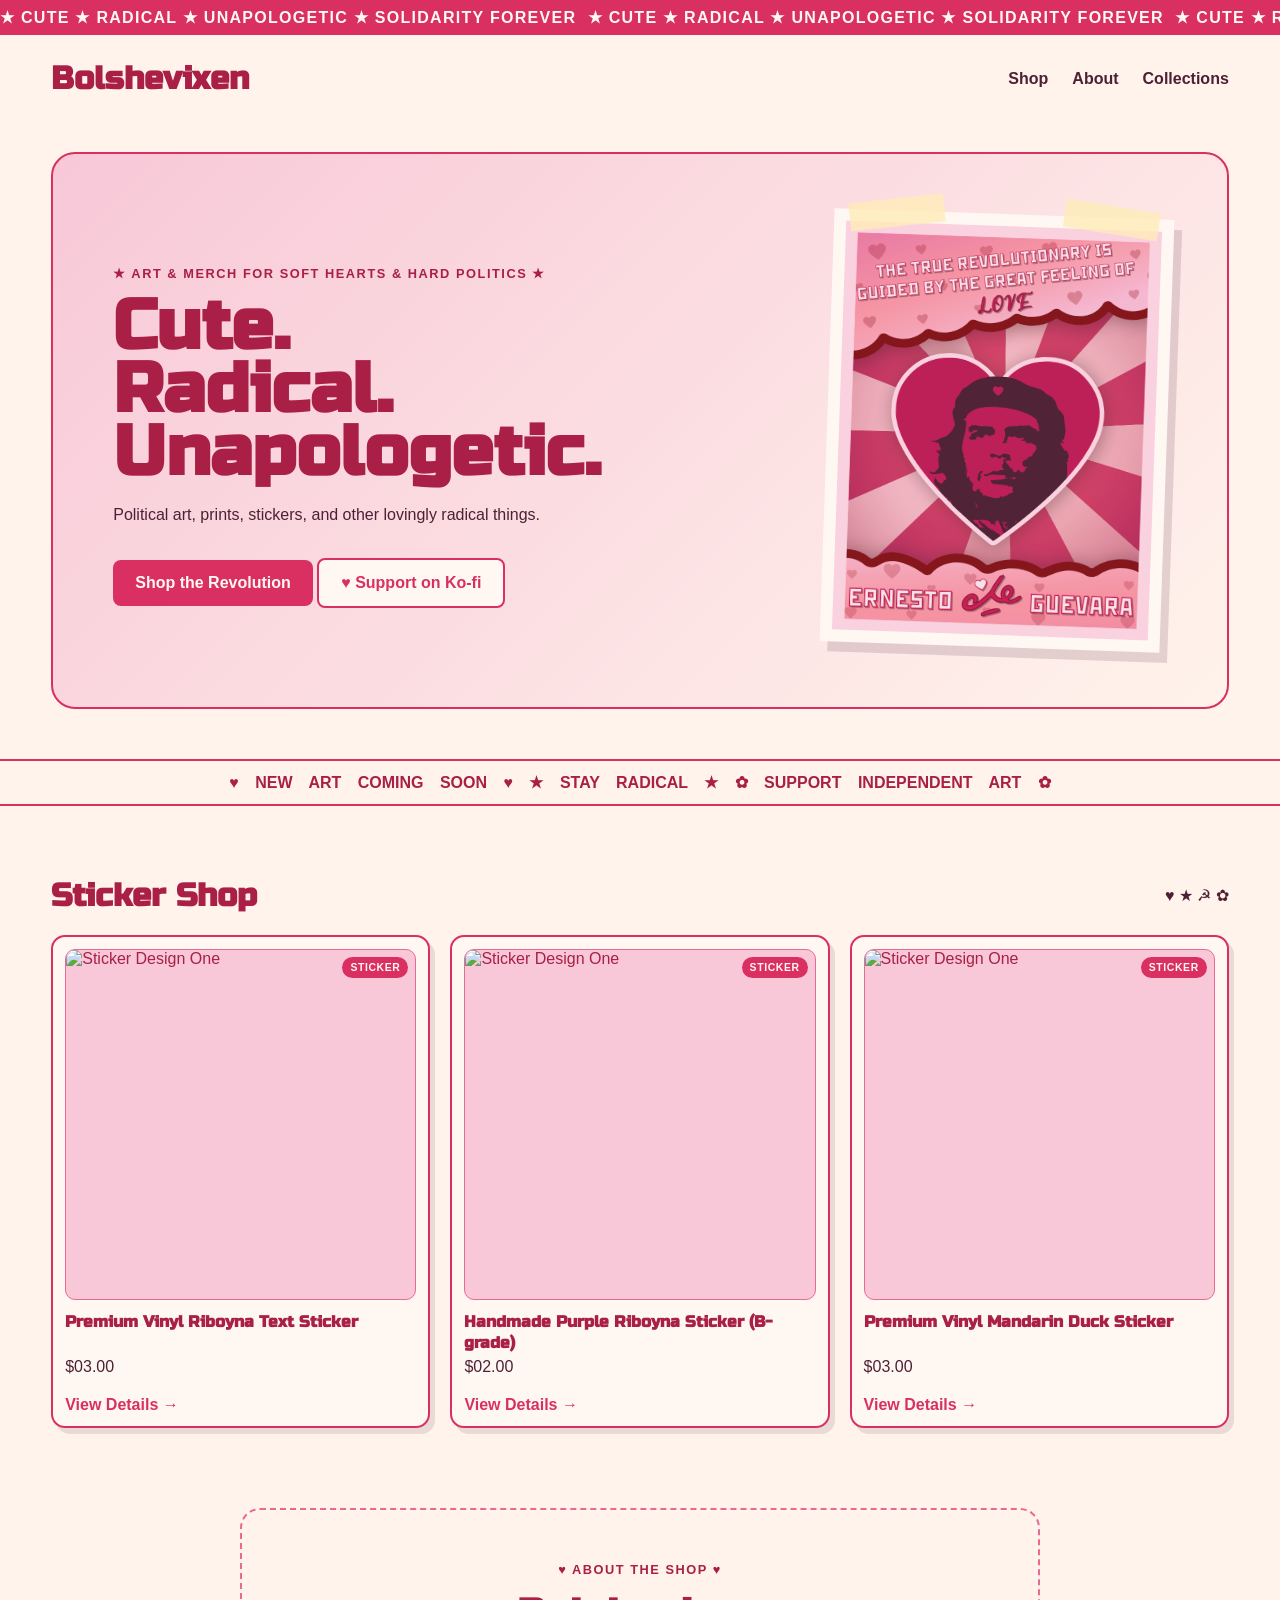
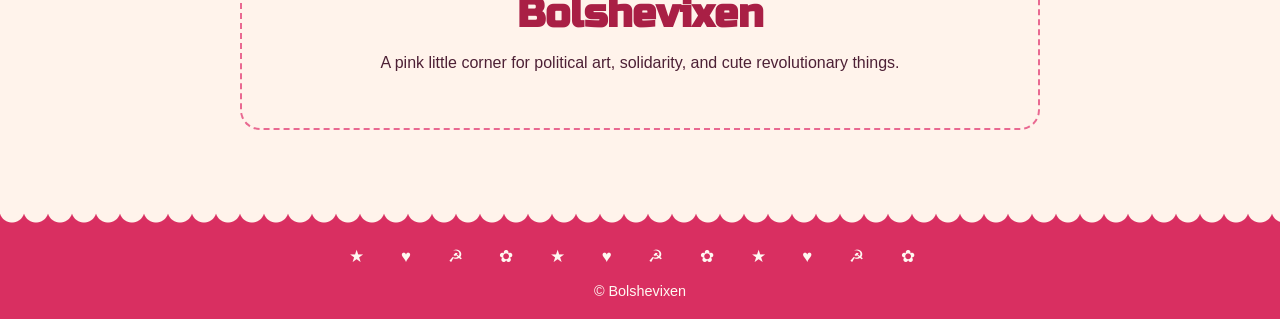
==== index.html @ 7d7548bb "Add files via upload" ====
<!DOCTYPE html>
<html lang="en">

<head>
    <meta charset="UTF-8">
    <meta name="viewport" content="width=device-width, initial-scale=1.0">

    <title>Bolshevixen</title>

    <link rel="stylesheet" href="style.css">

    <link rel="preconnect" href="https://fonts.googleapis.com">
    <link rel="preconnect" href="https://fonts.gstatic.com" crossorigin>
    <link href="https://fonts.googleapis.com/css2?family=Russo+One&display=swap" rel="stylesheet">
</head>

<body>

    <!-- MARQUEE -->
    <div class="marquee">
        <div class="marquee-track">

            <div class="marquee-group">
                <span>★ CUTE ★ RADICAL ★ UNAPOLOGETIC ★ SOLIDARITY FOREVER&nbsp;&nbsp;</span>
                <span>★ CUTE ★ RADICAL ★ UNAPOLOGETIC ★ SOLIDARITY FOREVER&nbsp;&nbsp;</span>
                <span>★ CUTE ★ RADICAL ★ UNAPOLOGETIC ★ SOLIDARITY FOREVER&nbsp;&nbsp;</span>
            </div>

            <div class="marquee-group" aria-hidden="true">
                <span>★ CUTE ★ RADICAL ★ UNAPOLOGETIC ★ SOLIDARITY FOREVER&nbsp;&nbsp;</span>
                <span>★ CUTE ★ RADICAL ★ UNAPOLOGETIC ★ SOLIDARITY FOREVER&nbsp;&nbsp;</span>
                <span>★ CUTE ★ RADICAL ★ UNAPOLOGETIC ★ SOLIDARITY FOREVER&nbsp;&nbsp;</span>
            </div>

        </div>
    </div>

    <!-- HEADER -->
    <header class="site-header">
        <a href="#" class="logo">Bolshevixen</a>

        <nav class="main-nav">
            <a href="#shop">Shop</a>
            <a href="#about">About</a>
            <a href="#collections">Collections</a>
        </nav>
    </header>

    <!-- HERO -->
    <main>

        <section class="hero">

            <div class="hero-copy">
                <p class="eyebrow">
                    ★ art & merch for soft hearts & hard politics ★
                </p>

                <h1>
                    Cute.<br>
                    Radical.<br>
                    Unapologetic.
                </h1>

                <p class="hero-text">
                    Political art, prints, stickers, and other
                    lovingly radical things.
                </p>

                <a href="#shop" class="primary-button">
                    Shop the Revolution
                </a>
                <a href="https://ko-fi.com/bolshevixen" class="kofi-button" target="_blank" rel="noopener noreferrer">
                    ♥ Support on Ko-fi
                </a>
            </div>

            <div class="hero-art">
                <div class="tape tape-left"></div>
                <div class="tape tape-right"></div>

                <img src="assets/featured-art.jpg" alt="Featured Bolshevixen artwork">
            </div>

        </section>

        <!-- ANNOUNCEMENT -->
        <div class="announcement">
            ♥ NEW ART COMING SOON ♥
            ★ STAY RADICAL ★
            ✿ SUPPORT INDEPENDENT ART ✿
        </div>

        <!-- PLACEHOLDER SHOP -->
        <section class="shop-section" id="shop">

            <div class="section-heading">
                <h2>Sticker Shop</h2>
                <span>♥ ★ ☭ ✿</span>
            </div>

            <div class="product-grid">

                <a href="sticker-1.html" class="product-card">

                    <span class="product-badge">
                        sticker
                    </span>

                    <div class="product-image">
                        <img src="assets/sticker-1-1.jpg" alt="Sticker Design One">
                    </div>

                    <h3>Premium Vinyl Riboyna Text Sticker</h3>
                    <p>$03.00</p>

                    <span class="product-link">
                        View Details →
                    </span>

                </a>


                <a href="sticker-2.html" class="product-card">


                    <span class="product-badge">
                        sticker
                    </span>

                    <div class="product-image">
                        <img src="assets/sticker-2-1.jpg" alt="Sticker Design One">
                    </div>

                    <h3>Handmade Purple Riboyna Sticker (B-grade)</h3>
                    <p>$02.00</p>

                    <span class="product-link">
                        View Details →
                    </span>

                </a>


                <a href="sticker-3.html" class="product-card">


                    <span class="product-badge">
                        sticker
                    </span>

                    <div class="product-image">
                        <img src="assets/sticker-3-1.jpg" alt="Sticker Design One">
                    </div>

                    <h3>Premium Vinyl Mandarin Duck Sticker</h3>
                    <p>$03.00</p>

                    <span class="product-link">
                        View Details →
                    </span>
                </a>

            </div>

        </section>

        <!-- ABOUT -->
        <section class="about-section" id="about">
            <p class="eyebrow">♥ ABOUT THE SHOP ♥</p>

            <h2>Bolshevixen</h2>

            <p>
                A pink little corner for political art,
                solidarity, and cute revolutionary things.
            </p>
        </section>

    </main>

    <div class="scallop-divider" aria-hidden="true"></div>

    <footer>
        <div class="symbol-strip" aria-hidden="true">
            ★ ♥ ☭ ✿ ★ ♥ ☭ ✿ ★ ♥ ☭ ✿
        </div>

        <p>© Bolshevixen</p>
    </footer>

    <script src="script.js"></script>

</body>

</html>
---- style.css ----
* {
  box-sizing: border-box;
}

html {
  scroll-behavior: smooth;
}

body {
  position: relative;
  margin: 0;
  background: #fff3eb;
  color: #4d2035;
  font-family: Arial, sans-serif;
}


/* =========================
   MARQUEE
========================= */
/* =========================
   MARQUEE
========================= */

.marquee {
  width: 100%;
  overflow: hidden;

  background: #d92f61;
  color: #fff8f2;

  padding: 8px 0;

  white-space: nowrap;
}

.marquee-track {
  display: flex;
  width: max-content;

  animation: marqueeScroll 18s linear infinite;
}

.marquee-group {
  display: flex;
  flex-shrink: 0;
}

.marquee-group span {
  flex-shrink: 0;

  font-weight: bold;
  letter-spacing: .08em;
}

@keyframes marqueeScroll {
  from {
    transform: translateX(0);
  }

  to {
    transform: translateX(-50%);
  }
}


/* =========================
   HEADER
========================= */

.site-header {
  display: flex;
  justify-content: space-between;
  align-items: center;

  width: min(1200px, 92%);
  margin: 0 auto;
  padding: 24px 0;
  z-index: 1;
}

.logo {
  color: #a91f45;
  font-family: "Russo One", sans-serif;
  font-size: 2rem;
  font-weight: bold;
  text-decoration: none;
}

.main-nav {
  display: flex;
  gap: 24px;
}

.main-nav a {
  color: #4d2035;
  text-decoration: none;
  font-weight: bold;
}

.main-nav a:hover {
  color: #d92f61;
}


/* =========================
   HERO
========================= */

.hero {
  display: grid;
  grid-template-columns:
  minmax(0, 1.25fr)
  minmax(250px, 340px);
  gap: 40px;
  align-items: center;

  width: min(1200px, 92%);
  margin: 30px auto 50px;
  padding: 60px;

  border: 2px solid #d92f61;
  border-radius: 24px;

  background:
    linear-gradient(
      135deg,
      #f8c8d8,
      #fff3eb
    );
}

.eyebrow {
  color: #a91f45;
  font-size: .8rem;
  font-weight: bold;
  letter-spacing: .12em;
  text-transform: uppercase;
}

.hero h1 {
  margin: 14px 0;

  color: #a91f45;
  font-family: "Russo One", sans-serif;

  font-size: clamp(3.5rem, 5.5vw, 5.5rem);
  line-height: .9;

  max-width: 100%;
  overflow-wrap: normal;
  word-break: normal;
}

.hero-text {
  max-width: 500px;
  line-height: 1.7;
}

.primary-button {
  display: inline-block;

  margin-top: 16px;
  padding: 14px 22px;

  border-radius: 8px;

  background: #d92f61;
  color: #fff8f2;

  text-decoration: none;
  font-weight: bold;
}

.hero-copy,
.hero-art {
  min-width: 0;
}
/* =========================
   TAPED ART
========================= */

.hero-art {
  position: relative;

  width: 100%;
  max-width: 340px;

  justify-self: end;

  padding: 12px;

  background: #fff8f2;

  box-shadow:
    8px 10px 0 rgba(77, 32, 53, .15);

  transform: rotate(2deg);
}

.hero-art img {
  display: block;

  width: 100%;
  height: auto;
}

.tape {
  position: absolute;

  width: 95px;
  height: 28px;

  background: rgba(255, 236, 184, .78);

  z-index: 2;
}

.tape-left {
  top: -12px;
  left: 15px;

  transform: rotate(-8deg);
}

.tape-right {
  top: -12px;
  right: 15px;

  transform: rotate(7deg);
}


/* =========================
   ANNOUNCEMENT
========================= */

.announcement {
  padding: 12px;

  border-top: 2px solid #d92f61;
  border-bottom: 2px solid #d92f61;

  color: #a91f45;

  text-align: center;
  font-weight: bold;
  word-spacing: 12px;
}


/* =========================
   SHOP
========================= */

.shop-section {
  width: min(1200px, 92%);
  margin: 70px auto;
}

.section-heading {
  display: flex;
  justify-content: space-between;
  align-items: center;

  margin-bottom: 20px;
}

.section-heading h2 {
  margin: 0;

  color: #a91f45;

  font-family: "Russo One", sans-serif;
  font-size: 2rem;
}

.product-grid {
  display: grid;
  grid-template-columns:
    repeat(3, minmax(0, 1fr));

  gap: 20px;
}

.product-card {
  position: relative;

  padding: 12px;

  border: 2px solid #d92f61;
  border-radius: 14px;

  background: #fff8f2;

  box-shadow:
    5px 6px 0 rgba(77, 32, 53, 0.12);

  display: block;
  color: inherit;
  text-decoration: none;
  transition: transform 0.2s ease;
}

.product-card h3 {
  margin: 12px 0 4px;

  min-height: 2.6em;

  color: #a91f45;
  font-family: "Russo One", sans-serif;
  font-size: 1rem;
  line-height: 1.3;
}

.product-link {
  display: inline-block;
  margin-top: 8px;

  color: #d92f61;
  font-weight: bold;
}

.product-image {
  aspect-ratio: 1;

  display: grid;
  place-items: center;

  background: #f8c8d8;

  color: #a91f45;
}

.product-image img {
  display: block;
  width: 100%;
  height: 100%;
  object-fit: cover;
}

.product-card h3 {
  margin-bottom: 5px;
}

.product-card p {
  margin-top: 0;
}

.product-card button {
  margin-top: auto;
  padding: 11px;

  width: 100%;

  border: 0;
  border-radius: 8px;

  background: #d92f61;
  color: #fff8f2;

  font-weight: bold;
}

.coming-soon-button {
  display: block;
  width: 100%;
  margin-top: auto;
  padding: 11px;

  border-radius: 8px;

  background: #d92f61;
  color: #fff8f2;

  text-align: center;
  font-weight: bold;
}

.hero-buttons {
  display: flex;
  flex-wrap: wrap;
  gap: 12px;
  margin-top: 16px;
}

.kofi-button {
  display: inline-block;
  padding: 14px 22px;

  border: 2px solid #d92f61;
  border-radius: 8px;

  background: #fff8f2;
  color: #d92f61;

  text-decoration: none;
  font-weight: bold;
}

.kofi-button:hover {
  background: #f8c8d8;
}


/* =========================
   ABOUT
========================= */

.about-section {
  width: min(800px, 90%);
  margin: 80px auto;
  padding: 40px;

  border: 2px dashed #e96991;
  border-radius: 20px;

  text-align: center;
}

.about-section h2 {
  margin: 5px 0;

  color: #a91f45;

  font-family: "Russo One", sans-serif;
  font-size: 2.5rem;
}


/* PRODUCT CARD*/
.product-card {
  position: relative;
  padding: 12px;

  border: 2px solid #d92f61;
  border-radius: 14px;

  background: #fff8f2;

  box-shadow:
    5px 6px 0 rgba(77, 32, 53, 0.12);
}

.product-image {
  aspect-ratio: 1 / 1;

  display: grid;
  place-items: center;

  overflow: hidden;

  border: 1px solid #e96991;
  border-radius: 10px;

  background: #f8c8d8;
}

.product-card h3 {
  margin: 12px 0 4px;

  color: #a91f45;
  font-family: "Russo One", sans-serif;
  font-size: 1rem;
}

.product-card p {
  margin: 0 0 12px;
}

.product-card button {
  width: 100%;
  padding: 11px;

  border: 0;
  border-radius: 8px;

  background: #d92f61;
  color: #fff8f2;

  font-weight: bold;
}

.product-badge {
  position: absolute;
  top: 20px;
  right: 20px;

  padding: 5px 8px;

  border-radius: 999px;

  background: #d92f61;
  color: #fff8f2;

  font-size: 0.65rem;
  font-weight: bold;
  text-transform: uppercase;
  letter-spacing: 0.06em;
}


/* =========================
   SCALLOPED DIVIDER
========================= */

.scallop-divider {
  height: 24px;

  background:
    radial-gradient(
      circle at 12px 0,
      transparent 12px,
      #d92f61 13px
    );

  background-size: 24px 24px;
  background-repeat: repeat-x;
}


/* =========================
   SYMBOL STRIP
========================= */

.symbol-strip {
  overflow: hidden;

  padding: 10px 16px;

  background: #d92f61;
  color: #fff8f2;

  text-align: center;
  font-size: 1.15rem;
  letter-spacing: 14px;

  white-space: nowrap;
}

/* =========================
   FOOTER
========================= */

footer {
  background: #d92f61;
  color: #fff8f2;
  text-align: center;
}

.symbol-strip {
  padding: 12px 16px 8px;

  color: #fff8f2;

  font-size: 1.05rem;
  letter-spacing: 16px;

  white-space: nowrap;
  overflow: hidden;
}

footer p {
  margin: 0;
  padding: 8px 20px 20px;

  font-size: 0.9rem;
}


/* FALLING SYMBOLS */

.falling-symbol {
  position: fixed;
  top: -40px;
  z-index: -3;

  pointer-events: none;

  color: #d92f61;

  animation-name: symbolFall;
  animation-timing-function: linear;
}

@keyframes symbolFall {
  from {
    transform:
      translateY(0)
      rotate(0deg);
  }

  to {
    transform:
      translateY(110vh)
      rotate(360deg);
  }
}


/* STICKER PAGES*/

.product-detail {
  display: grid;
  grid-template-columns:
    minmax(0, 1fr)
    minmax(280px, 420px);

  gap: 60px;

  width: min(1100px, 92%);
  margin: 50px auto 90px;
}

.product-gallery {
  min-width: 0;
}

.product-main-image {
  overflow: hidden;

  border: 2px solid #d92f61;
  border-radius: 18px;

  background: #fff8f2;

  box-shadow:
    6px 7px 0 rgba(77, 32, 53, 0.12);
}

.product-main-image img {
  display: block;
  width: 100%;
  height: auto;
}

.product-thumbnails {
  display: flex;
  gap: 10px;

  margin-top: 14px;
}

.thumbnail {
  width: 80px;
  padding: 4px;

  border: 2px solid #e96991;
  border-radius: 10px;

  background: #fff8f2;
  cursor: pointer;
}

.thumbnail img {
  display: block;
  width: 100%;
  height: auto;
}

.thumbnail.active {
  border-color: #d92f61;
}

.product-info {
  min-width: 0;
}

.back-link {
  color: #d92f61;
  text-decoration: none;
  font-weight: bold;
}

.product-kicker {
  margin: 30px 0 8px;

  color: #a91f45;

  font-size: 0.8rem;
  font-weight: bold;
  letter-spacing: 0.12em;
}

.product-info h1 {
  margin: 0 0 14px;

  color: #a91f45;

  font-family: "Russo One", sans-serif;
  font-size: clamp(2rem, 5vw, 3.5rem);
  line-height: 1;
}

.product-price {
  margin: 0 0 24px;

  font-size: 1.4rem;
  font-weight: bold;
}

.product-description {
  line-height: 1.7;
}

.product-details {
  margin: 24px 0;

  padding: 18px;

  border: 2px dashed #e96991;
  border-radius: 14px;

  background: #fff8f2;
}

.product-details p {
  margin: 6px 0;
}

.detail-coming-soon {
  display: block;

  width: 100%;
  padding: 14px;

  border-radius: 9px;

  background: #d92f61;
  color: #fff8f2;

  text-align: center;
  font-weight: bold;
}

@media (max-width: 800px) {
  .product-detail {
    grid-template-columns: 1fr;
    gap: 35px;
  }
}


.product-main-image {
  overflow: hidden;

  width: 100%;
  aspect-ratio: 1 / 1;

  border: 2px solid #d92f61;
  border-radius: 18px;

  background: #fff8f2;

  box-shadow:
    6px 7px 0 rgba(77, 32, 53, 0.12);
}

.product-main-image img {
  display: block;

  width: 100%;
  height: 100%;

  object-fit: cover;

  padding: 16px;
}

.thumbnail {
  width: 80px;
  aspect-ratio: 1 / 1;
  padding: 4px;

  overflow: hidden;

  border: 2px solid #e96991;
  border-radius: 10px;

  background: #fff8f2;
  cursor: pointer;
}

.thumbnail img {
  display: block;

  width: 100%;
  height: 100%;

  object-fit: cover;
}
.product-main-image {
  cursor: zoom-in;
}

.image-lightbox {
  position: fixed;
  inset: 0;

  display: none;
  place-items: center;

  padding: 30px;

  background: rgba(77, 32, 53, 0.88);

  z-index: 9999;
}

.image-lightbox.open {
  display: grid;
}

.image-lightbox img {
  display: block;

  max-width: min(900px, 92vw);
  max-height: 88vh;

  object-fit: contain;

  border: 4px solid #fff8f2;
  border-radius: 14px;

  background: #fff8f2;
}

.lightbox-close {
  position: absolute;
  top: 20px;
  right: 24px;

  width: 44px;
  height: 44px;

  border: 0;
  border-radius: 50%;

  background: #fff8f2;
  color: #d92f61;

  font-size: 1.8rem;
  cursor: pointer;
}

.product-description {
  line-height: 1.7;
  margin: 0;
}

.product-description p:last-child {
  margin-bottom: 0;
}

.product-description div:empty,
.product-description p:empty {
  display: none;
}

.shipping-note {
  margin-top: 18px;
  color: #6f5360;
  font-size: 0.9rem;
  line-height: 1.6;
}

.add-to-cart-button {
  width: 100%;
  padding: 14px;

  border: 0;
  border-radius: 9px;

  background: #d92f61;
  color: #fff8f2;

  font-size: 1rem;
  font-weight: bold;

  cursor: pointer;
}

.add-to-cart-button:disabled {
  opacity: 0.6;
  cursor: wait;
}

.cart-message {
  min-height: 1.5em;
  margin: 10px 0 0;

  color: #a91f45;
  font-size: 0.9rem;
  text-align: center;
}
/* =========================
   MOBILE
========================= */

@media (max-width: 950px) {
  .hero {
    grid-template-columns: 1fr;
    gap: 35px;

    padding: 40px;
  }

  .hero-copy {
    min-width: 0;
    width: 100%;
  }

   .hero h1 {
    font-size: clamp(2.8rem, 8.5vw, 4.6rem);
    line-height: 0.92;
    letter-spacing: -0.02em;
  }

  .hero-art {
    width: min(75%, 340px);
    max-width: 340px;

    justify-self: center;
    margin: 10px auto 0;
  }
}

@media (max-width: 750px) {

  .site-header {
    flex-direction: column;
    gap: 16px;
  }

  .hero {
    grid-template-columns: 1fr;

    padding: 32px 24px;
  }

  .hero-art {
    max-width: 380px;
    margin: 20px auto 0;
  }

  .product-grid {
    grid-template-columns: 1fr;
  }

   .hero h1 {
    font-size: clamp(2.4rem, 9.5vw, 3.8rem);
    line-height: 0.92;
    letter-spacing: -0.03em;
  }

}
@media (max-width: 700px) {
  .hero {
    width: 96%;
    padding: 28px 20px;
  }
}
@media (max-width: 600px) {
  .hero {
    padding: 28px 22px;
  }

  .hero h1 {
    font-size: clamp(3rem, 15vw, 4.25rem);
  }

  .hero-art {
    width: min(88%, 300px);
  }
}

@media (max-width: 500px) {
  .hero h1 {
    font-size: clamp(2.1rem, 10vw, 3rem);
    letter-spacing: -0.04em;
  }
}

@media (max-width: 800px) {
  .product-detail {
    grid-template-columns: 1fr;
    gap: 35px;
  }

  .product-info h1 {
    font-size: clamp(2rem, 8vw, 3rem);
  }

  .product-thumbnails {
    flex-wrap: wrap;
  }

  .thumbnail {
    width: 72px;
  }
}



@media (max-width: 500px) {
  .product-detail {
    width: 94%;
    margin: 30px auto 60px;
  }

  .product-info h1 {
    font-size: clamp(1.8rem, 9vw, 2.6rem);
  }

  .thumbnail {
    width: 64px;
  }

  .image-lightbox {
    padding: 16px;
  }
}
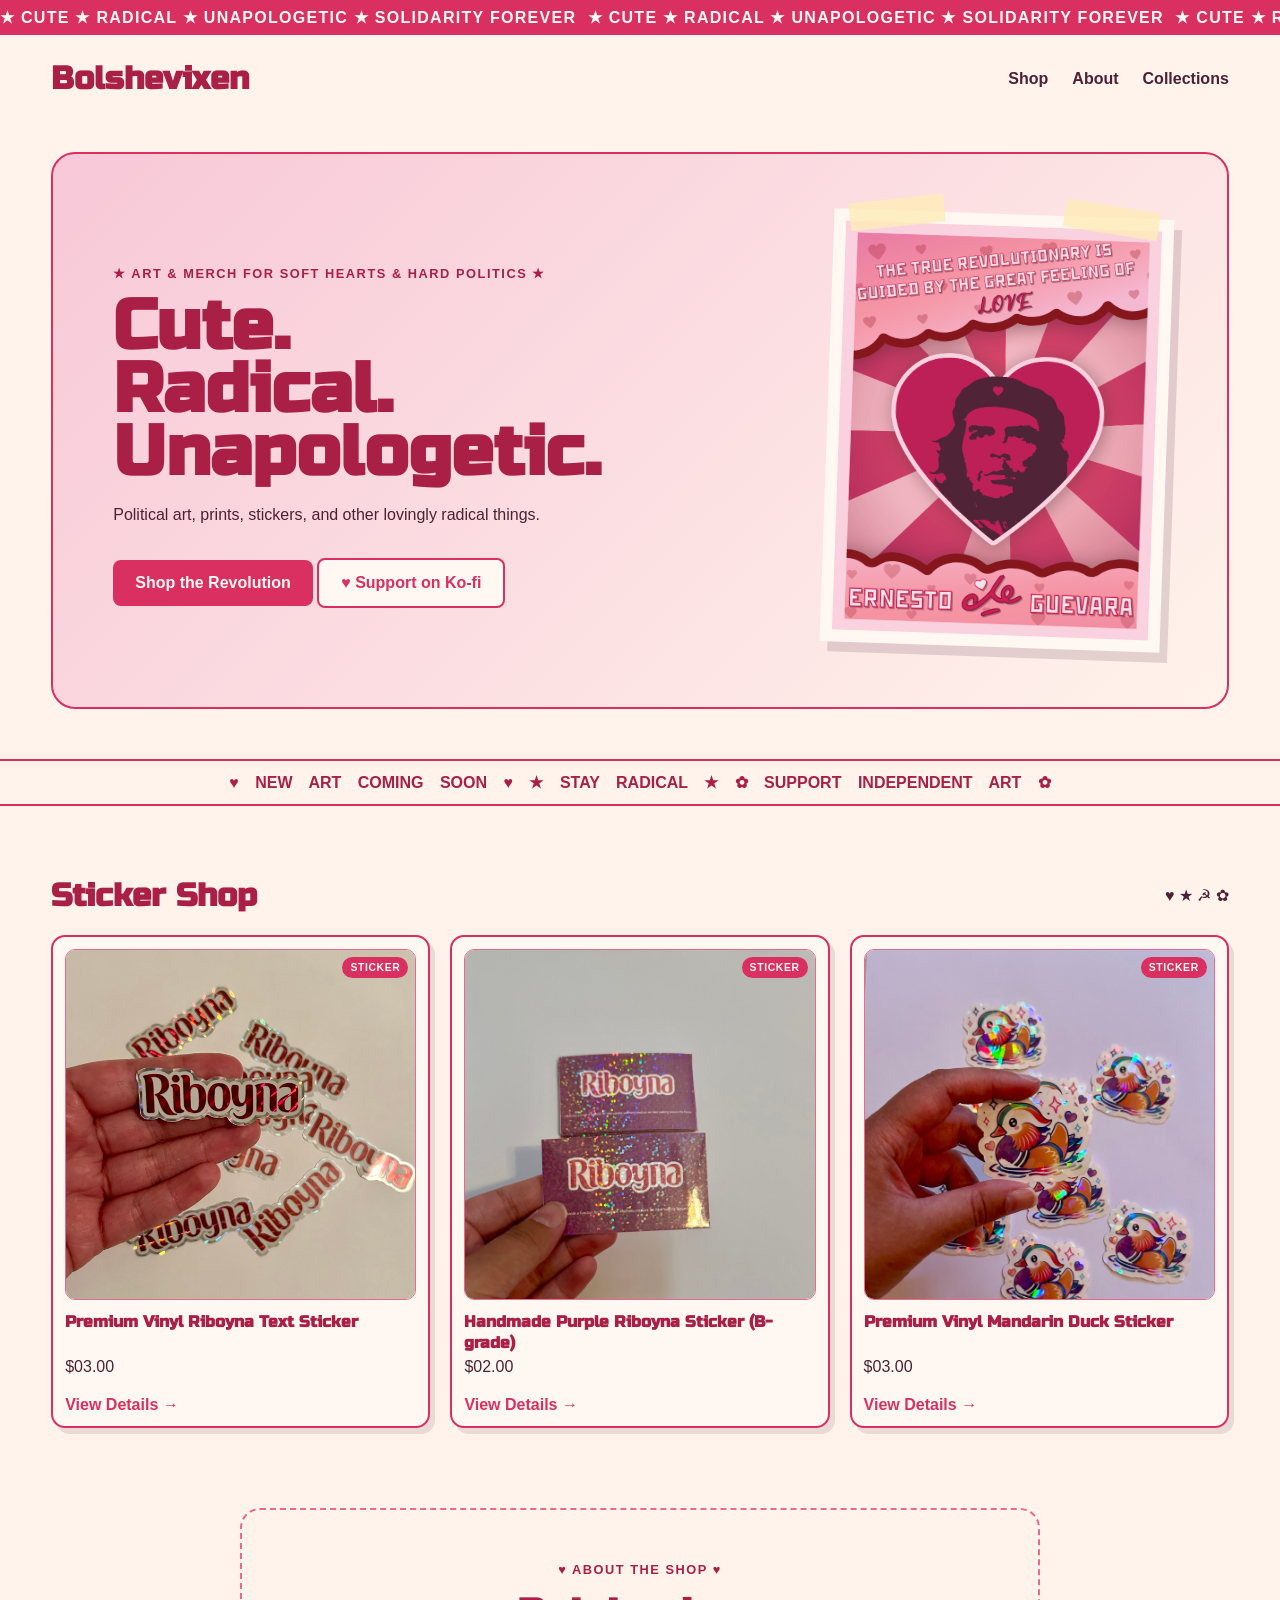
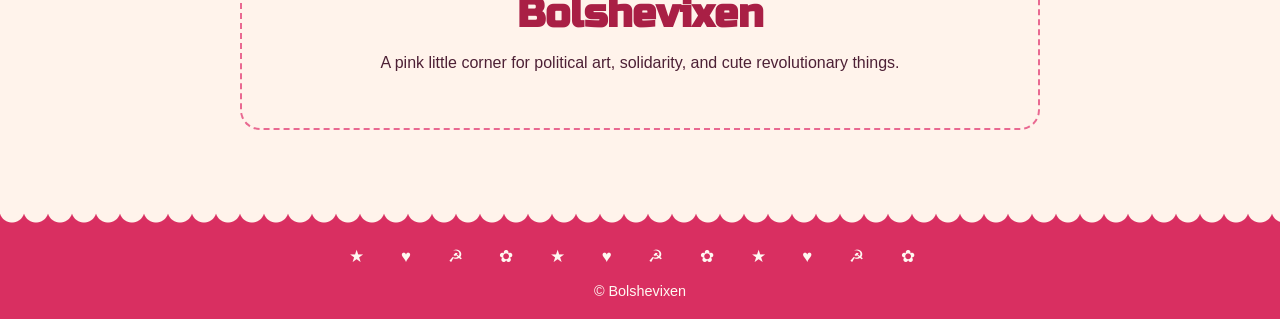
==== commit 5b50a395: "Add favicon link to index.html" ====
--- a/index.html
+++ b/index.html
@@ -12,6 +12,7 @@
     <link rel="preconnect" href="https://fonts.googleapis.com">
     <link rel="preconnect" href="https://fonts.gstatic.com" crossorigin>
     <link href="https://fonts.googleapis.com/css2?family=Russo+One&display=swap" rel="stylesheet">
+    <link rel="icon" type="image/png" href="assets/icon.png">
 </head>
 
 <body>
@@ -193,4 +194,4 @@
 
 </body>
 
-</html>+</html>
--- a/style.css
+++ b/style.css
@@ -15,9 +15,6 @@
 }
 
 
-/* =========================
-   MARQUEE
-========================= */
 /* =========================
    MARQUEE
 ========================= */
@@ -893,6 +890,21 @@
   font-size: 0.9rem;
   text-align: center;
 }
+
+.test-checkout-button {
+  display: inline-block;
+  margin-top: 12px;
+  padding: 12px 18px;
+
+  border: 2px solid #d92f61;
+  border-radius: 8px;
+
+  color: #d92f61;
+  background: #fff8f2;
+
+  text-decoration: none;
+  font-weight: bold;
+}
 /* =========================
    MOBILE
 ========================= */
@@ -1019,4 +1031,4 @@
   .image-lightbox {
     padding: 16px;
   }
-}+}
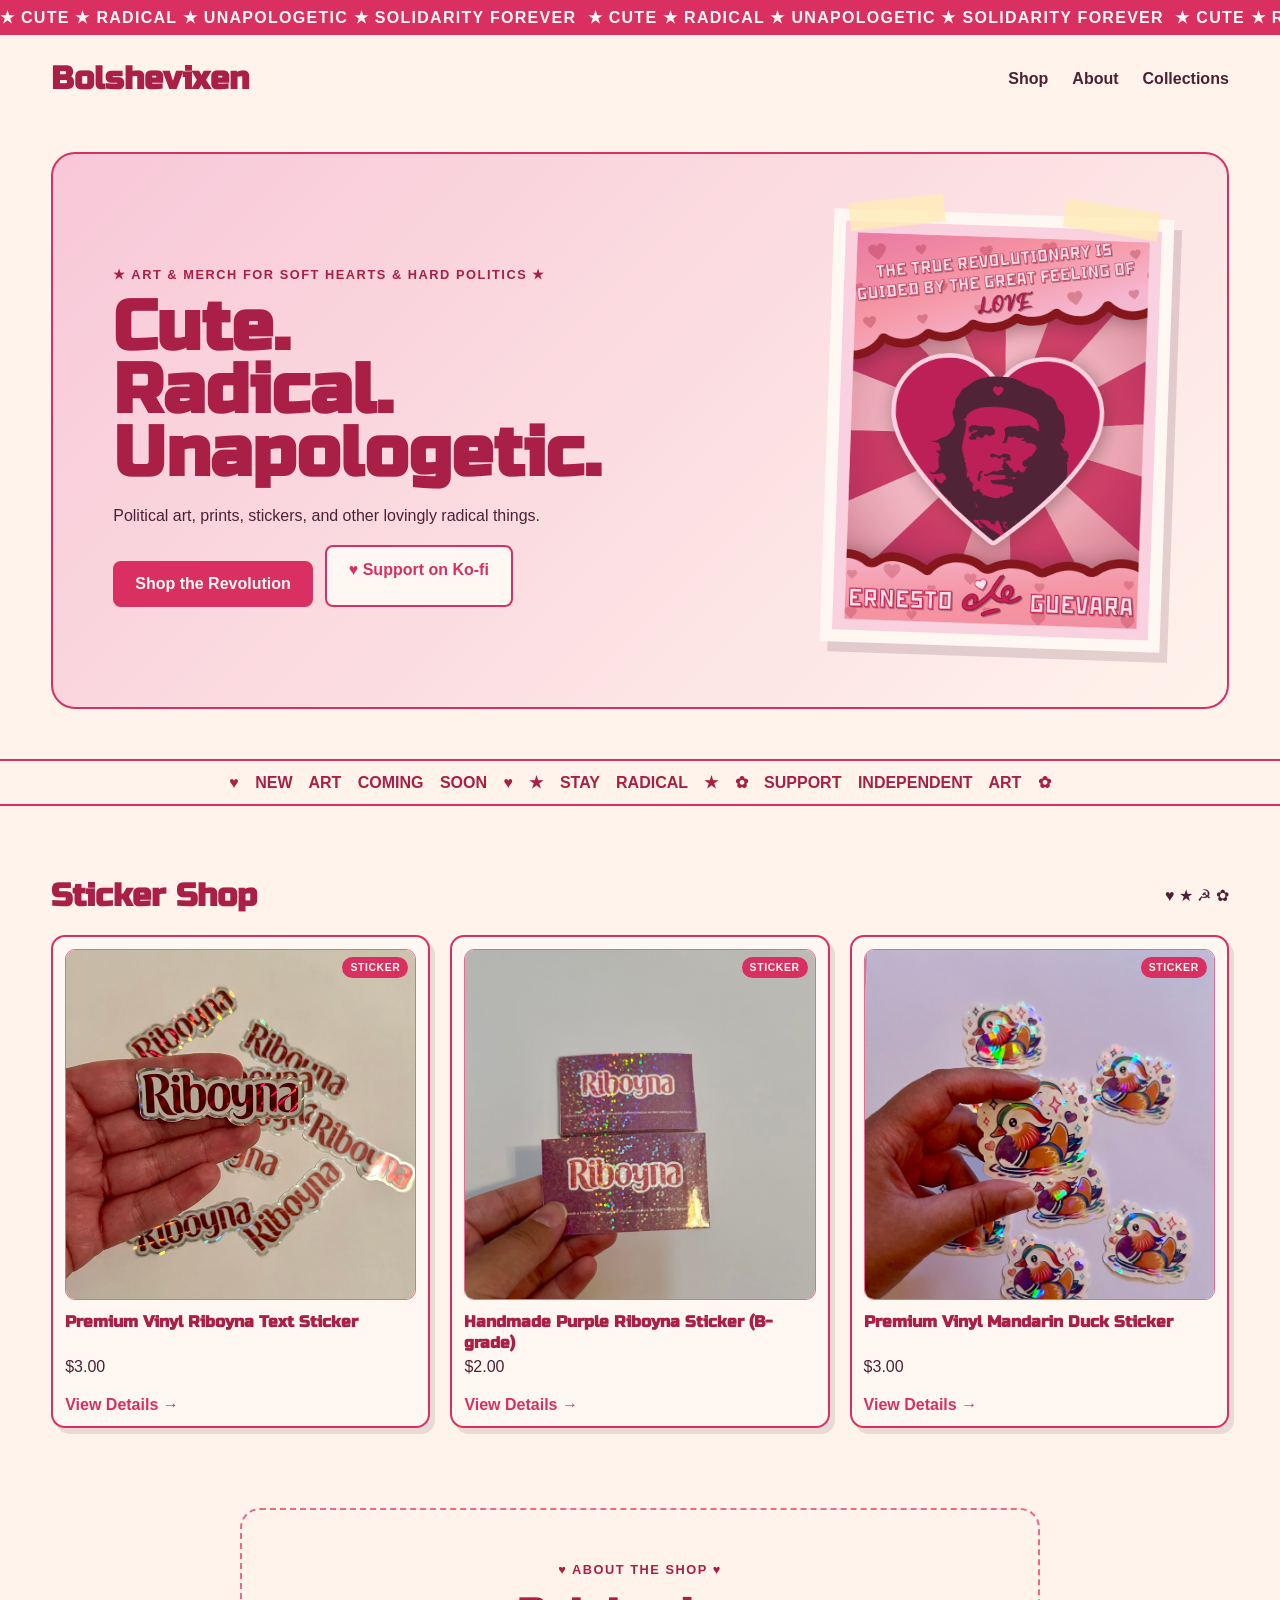
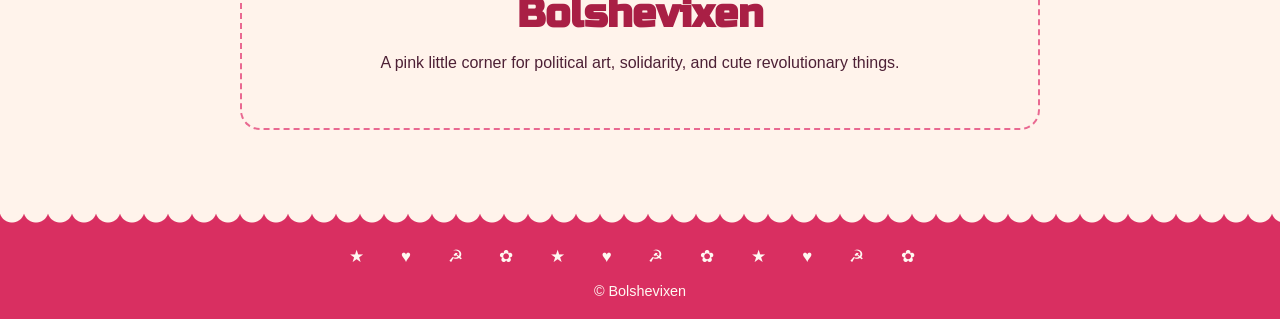
==== commit 845eec9d: "Fix price formatting for stickers in index.html" ====
--- a/index.html
+++ b/index.html
@@ -67,13 +67,14 @@
                     Political art, prints, stickers, and other
                     lovingly radical things.
                 </p>
-
+<div class="hero-buttons">
                 <a href="#shop" class="primary-button">
                     Shop the Revolution
                 </a>
                 <a href="https://ko-fi.com/bolshevixen" class="kofi-button" target="_blank" rel="noopener noreferrer">
                     ♥ Support on Ko-fi
                 </a>
+</div>
             </div>
 
             <div class="hero-art">
@@ -113,7 +114,7 @@
                     </div>
 
                     <h3>Premium Vinyl Riboyna Text Sticker</h3>
-                    <p>$03.00</p>
+                    <p>$3.00</p>
 
                     <span class="product-link">
                         View Details →
@@ -134,7 +135,7 @@
                     </div>
 
                     <h3>Handmade Purple Riboyna Sticker (B-grade)</h3>
-                    <p>$02.00</p>
+                    <p>$2.00</p>
 
                     <span class="product-link">
                         View Details →
@@ -155,7 +156,7 @@
                     </div>
 
                     <h3>Premium Vinyl Mandarin Duck Sticker</h3>
-                    <p>$03.00</p>
+                    <p>$3.00</p>
 
                     <span class="product-link">
                         View Details →
--- a/style.css
+++ b/style.css
@@ -986,6 +986,15 @@
   }
 }
 
+@media (max-width: 600px) {
+  .hero-buttons {
+    display: flex;
+    flex-direction: column;
+    gap: 14px;
+    align-items: flex-start;
+  }
+}
+
 @media (max-width: 500px) {
   .hero h1 {
     font-size: clamp(2.1rem, 10vw, 3rem);
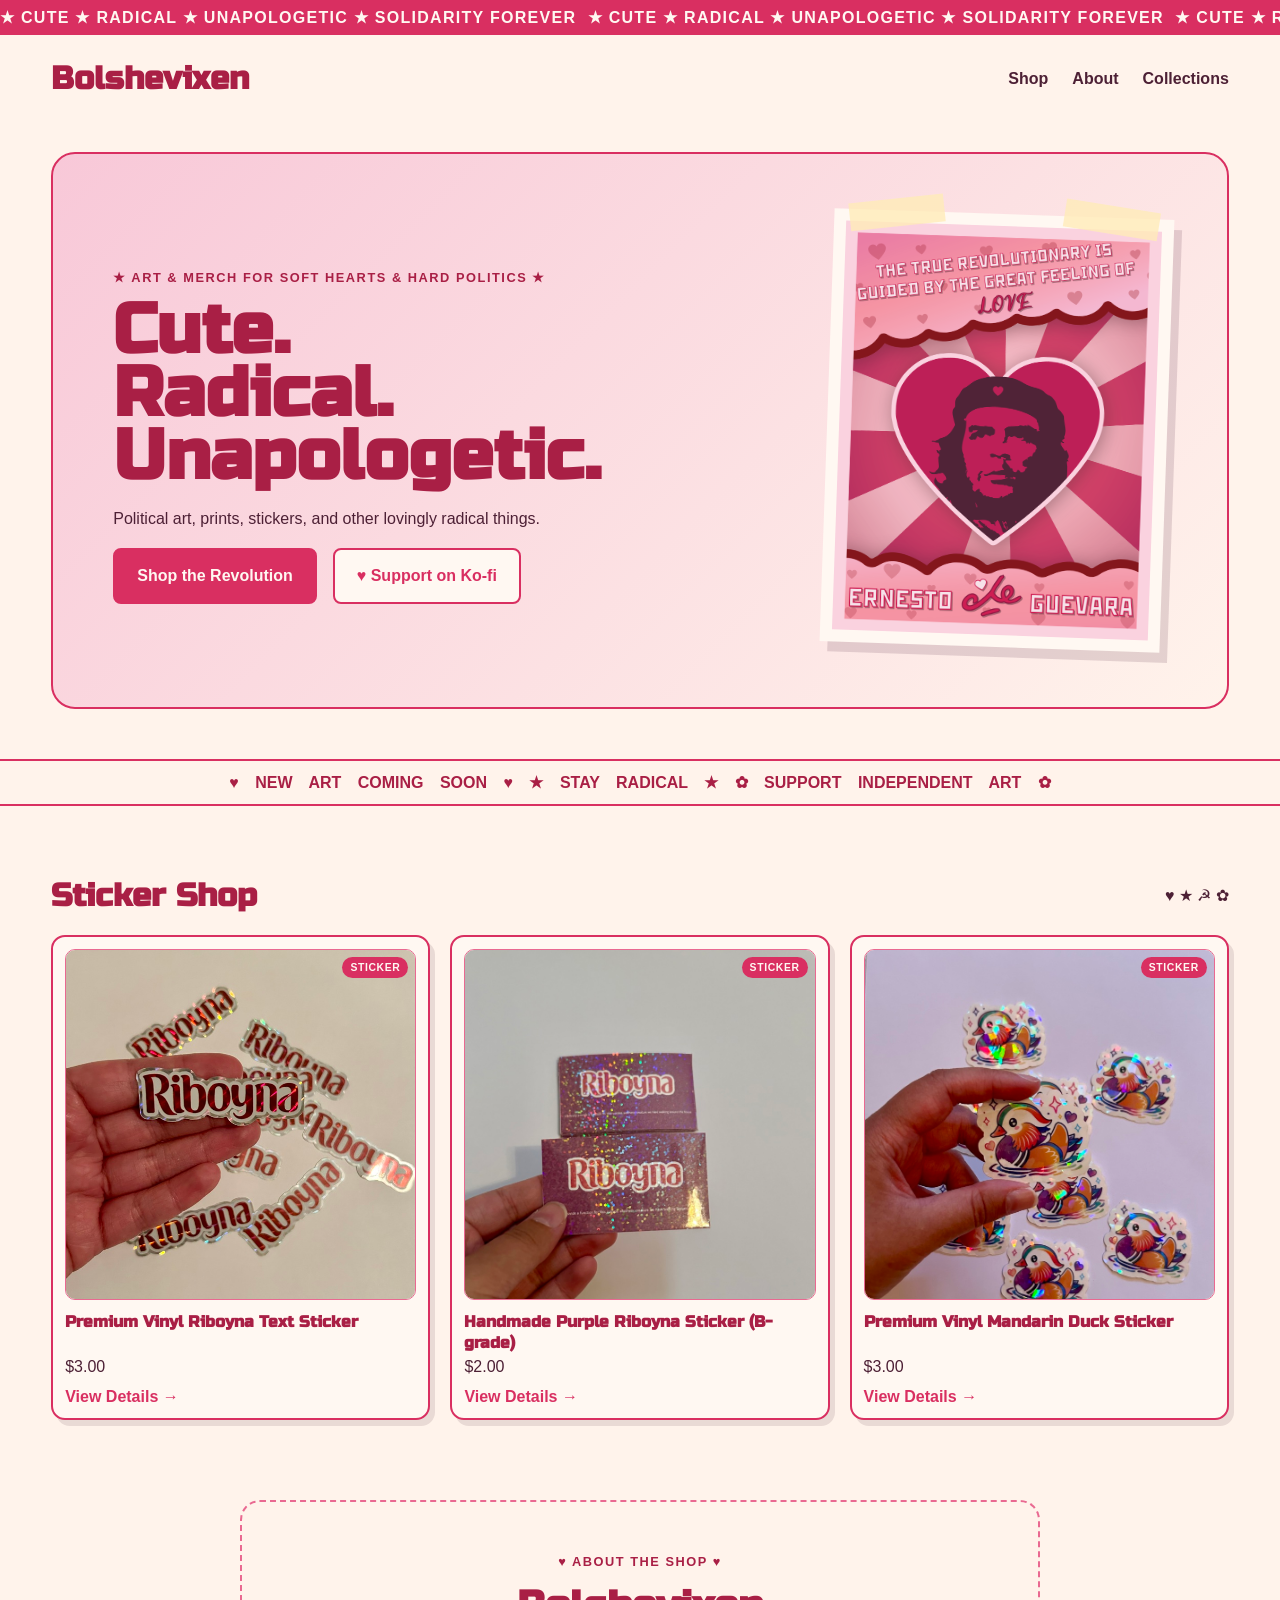
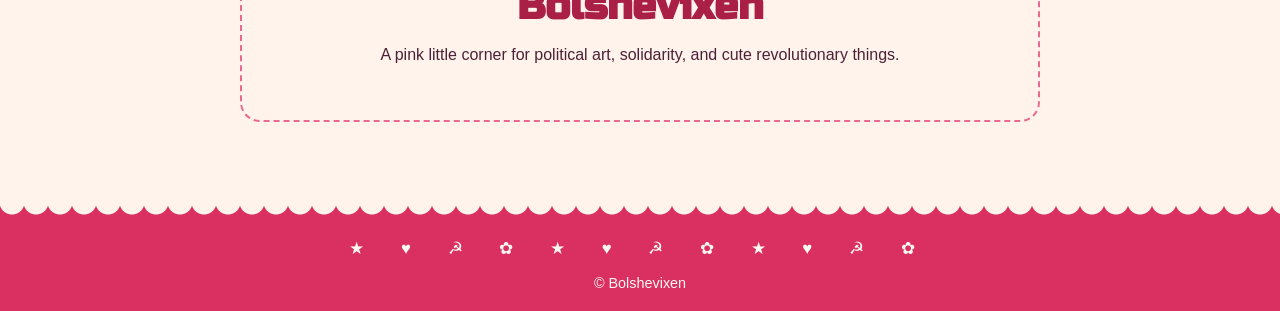
==== commit a7cc7888: "Add Font Awesome stylesheet link to index.html" ====
--- a/index.html
+++ b/index.html
@@ -13,6 +13,10 @@
     <link rel="preconnect" href="https://fonts.gstatic.com" crossorigin>
     <link href="https://fonts.googleapis.com/css2?family=Russo+One&display=swap" rel="stylesheet">
     <link rel="icon" type="image/png" href="assets/icon.png">
+    <link
+  rel="stylesheet"
+  href="https://cdnjs.cloudflare.com/ajax/libs/font-awesome/6.7.2/css/all.min.css"
+>
 </head>
 
 <body>
--- a/style.css
+++ b/style.css
@@ -1,3 +1,5 @@
+/* GLOBAL */
+
 * {
   box-sizing: border-box;
 }
@@ -9,15 +11,15 @@
 body {
   position: relative;
   margin: 0;
+
   background: #fff3eb;
   color: #4d2035;
+
   font-family: Arial, sans-serif;
 }
 
 
-/* =========================
-   MARQUEE
-========================= */
+/* MARQUEE */
 
 .marquee {
   width: 100%;
@@ -47,7 +49,7 @@
   flex-shrink: 0;
 
   font-weight: bold;
-  letter-spacing: .08em;
+  letter-spacing: 0.08em;
 }
 
 @keyframes marqueeScroll {
@@ -61,9 +63,7 @@
 }
 
 
-/* =========================
-   HEADER
-========================= */
+/* HEADER */
 
 .site-header {
   display: flex;
@@ -73,14 +73,18 @@
   width: min(1200px, 92%);
   margin: 0 auto;
   padding: 24px 0;
+
+  position: relative;
   z-index: 1;
 }
 
 .logo {
   color: #a91f45;
+
   font-family: "Russo One", sans-serif;
   font-size: 2rem;
   font-weight: bold;
+
   text-decoration: none;
 }
 
@@ -91,6 +95,7 @@
 
 .main-nav a {
   color: #4d2035;
+
   text-decoration: none;
   font-weight: bold;
 }
@@ -100,19 +105,20 @@
 }
 
 
-/* =========================
-   HERO
-========================= */
+/* HERO */
 
 .hero {
   display: grid;
+
   grid-template-columns:
-  minmax(0, 1.25fr)
-  minmax(250px, 340px);
+    minmax(0, 1.25fr)
+    minmax(250px, 340px);
+
   gap: 40px;
   align-items: center;
 
   width: min(1200px, 92%);
+
   margin: 30px auto 50px;
   padding: 60px;
 
@@ -127,55 +133,102 @@
     );
 }
 
-.eyebrow {
-  color: #a91f45;
-  font-size: .8rem;
-  font-weight: bold;
-  letter-spacing: .12em;
-  text-transform: uppercase;
-}
-
-.hero h1 {
-  margin: 14px 0;
-
-  color: #a91f45;
-  font-family: "Russo One", sans-serif;
-
-  font-size: clamp(3.5rem, 5.5vw, 5.5rem);
-  line-height: .9;
-
-  max-width: 100%;
-  overflow-wrap: normal;
-  word-break: normal;
-}
-
-.hero-text {
-  max-width: 500px;
-  line-height: 1.7;
-}
-
-.primary-button {
-  display: inline-block;
-
-  margin-top: 16px;
-  padding: 14px 22px;
-
-  border-radius: 8px;
-
-  background: #d92f61;
-  color: #fff8f2;
-
-  text-decoration: none;
-  font-weight: bold;
-}
-
 .hero-copy,
 .hero-art {
   min-width: 0;
 }
-/* =========================
-   TAPED ART
-========================= */
+
+.eyebrow {
+  color: #a91f45;
+
+  font-size: 0.8rem;
+  font-weight: bold;
+
+  letter-spacing: 0.12em;
+  text-transform: uppercase;
+}
+
+.hero h1 {
+  margin: 14px 0;
+
+  max-width: 100%;
+
+  color: #a91f45;
+
+  font-family: "Russo One", sans-serif;
+
+  font-size: clamp(3.5rem, 5.5vw, 5.5rem);
+  line-height: 0.9;
+
+  overflow-wrap: normal;
+  word-break: normal;
+}
+
+.hero-text {
+  max-width: 500px;
+
+  line-height: 1.7;
+}
+
+
+/* HERO BUTTONS */
+
+.hero-buttons {
+  display: flex;
+  flex-wrap: wrap;
+
+  align-items: stretch;
+
+  gap: 16px;
+
+  margin-top: 16px;
+}
+
+.primary-button,
+.kofi-button {
+  display: inline-flex;
+
+  align-items: center;
+  justify-content: center;
+
+  min-height: 56px;
+
+  margin: 0;
+  padding: 14px 22px;
+
+  border-radius: 8px;
+
+  text-decoration: none;
+  font-weight: bold;
+
+  line-height: 1.2;
+}
+
+.primary-button {
+  border: 2px solid #d92f61;
+
+  background: #d92f61;
+  color: #fff8f2;
+}
+
+.kofi-button {
+  border: 2px solid #d92f61;
+
+  background: #fff8f2;
+  color: #d92f61;
+}
+
+.primary-button:hover {
+  background: #c72454;
+  border-color: #c72454;
+}
+
+.kofi-button:hover {
+  background: #f8c8d8;
+}
+
+
+/* TAPED HERO ART */
 
 .hero-art {
   position: relative;
@@ -190,7 +243,7 @@
   background: #fff8f2;
 
   box-shadow:
-    8px 10px 0 rgba(77, 32, 53, .15);
+    8px 10px 0 rgba(77, 32, 53, 0.15);
 
   transform: rotate(2deg);
 }
@@ -208,7 +261,7 @@
   width: 95px;
   height: 28px;
 
-  background: rgba(255, 236, 184, .78);
+  background: rgba(255, 236, 184, 0.78);
 
   z-index: 2;
 }
@@ -228,9 +281,7 @@
 }
 
 
-/* =========================
-   ANNOUNCEMENT
-========================= */
+/* ANNOUNCEMENT */
 
 .announcement {
   padding: 12px;
@@ -242,21 +293,22 @@
 
   text-align: center;
   font-weight: bold;
+
   word-spacing: 12px;
 }
 
 
-/* =========================
-   SHOP
-========================= */
+/* SHOP */
 
 .shop-section {
   width: min(1200px, 92%);
+
   margin: 70px auto;
 }
 
 .section-heading {
   display: flex;
+
   justify-content: space-between;
   align-items: center;
 
@@ -272,8 +324,12 @@
   font-size: 2rem;
 }
 
+
+/* PRODUCT GRID */
+
 .product-grid {
   display: grid;
+
   grid-template-columns:
     repeat(3, minmax(0, 1fr));
 
@@ -283,6 +339,11 @@
 .product-card {
   position: relative;
 
+  display: flex;
+  flex-direction: column;
+
+  height: 100%;
+
   padding: 12px;
 
   border: 2px solid #d92f61;
@@ -290,66 +351,76 @@
 
   background: #fff8f2;
 
+  color: inherit;
+  text-decoration: none;
+
   box-shadow:
     5px 6px 0 rgba(77, 32, 53, 0.12);
 
+  transition: transform 0.2s ease;
+}
+
+.product-card:hover {
+  transform: translateY(-3px);
+}
+
+.product-image {
+  display: grid;
+  place-items: center;
+
+  overflow: hidden;
+
+  aspect-ratio: 1 / 1;
+
+  border: 1px solid #e96991;
+  border-radius: 10px;
+
+  background: #f8c8d8;
+  color: #a91f45;
+}
+
+.product-image img {
   display: block;
-  color: inherit;
-  text-decoration: none;
-  transition: transform 0.2s ease;
+
+  width: 100%;
+  height: 100%;
+
+  object-fit: cover;
 }
 
 .product-card h3 {
+  min-height: 2.6em;
+
   margin: 12px 0 4px;
 
-  min-height: 2.6em;
-
   color: #a91f45;
+
   font-family: "Russo One", sans-serif;
   font-size: 1rem;
+
   line-height: 1.3;
+}
+
+.product-card p {
+  margin: 0 0 12px;
 }
 
 .product-link {
   display: inline-block;
-  margin-top: 8px;
+
+  margin-top: auto;
 
   color: #d92f61;
-  font-weight: bold;
-}
-
-.product-image {
-  aspect-ratio: 1;
-
-  display: grid;
-  place-items: center;
-
-  background: #f8c8d8;
-
-  color: #a91f45;
-}
-
-.product-image img {
-  display: block;
+
+  font-weight: bold;
+}
+
+.product-card button {
   width: 100%;
-  height: 100%;
-  object-fit: cover;
-}
-
-.product-card h3 {
-  margin-bottom: 5px;
-}
-
-.product-card p {
-  margin-top: 0;
-}
-
-.product-card button {
+
   margin-top: auto;
   padding: 11px;
 
-  width: 100%;
-
   border: 0;
   border-radius: 8px;
 
@@ -361,7 +432,9 @@
 
 .coming-soon-button {
   display: block;
+
   width: 100%;
+
   margin-top: auto;
   padding: 11px;
 
@@ -374,38 +447,32 @@
   font-weight: bold;
 }
 
-.hero-buttons {
-  display: flex;
-  flex-wrap: wrap;
-  gap: 12px;
-  margin-top: 16px;
-}
-
-.kofi-button {
-  display: inline-block;
-  padding: 14px 22px;
-
-  border: 2px solid #d92f61;
-  border-radius: 8px;
-
-  background: #fff8f2;
-  color: #d92f61;
-
-  text-decoration: none;
-  font-weight: bold;
-}
-
-.kofi-button:hover {
-  background: #f8c8d8;
-}
-
-
-/* =========================
-   ABOUT
-========================= */
+.product-badge {
+  position: absolute;
+
+  top: 20px;
+  right: 20px;
+
+  padding: 5px 8px;
+
+  border-radius: 999px;
+
+  background: #d92f61;
+  color: #fff8f2;
+
+  font-size: 0.65rem;
+  font-weight: bold;
+
+  text-transform: uppercase;
+  letter-spacing: 0.06em;
+}
+
+
+/* ABOUT */
 
 .about-section {
   width: min(800px, 90%);
+
   margin: 80px auto;
   padding: 40px;
 
@@ -425,81 +492,7 @@
 }
 
 
-/* PRODUCT CARD*/
-.product-card {
-  position: relative;
-  padding: 12px;
-
-  border: 2px solid #d92f61;
-  border-radius: 14px;
-
-  background: #fff8f2;
-
-  box-shadow:
-    5px 6px 0 rgba(77, 32, 53, 0.12);
-}
-
-.product-image {
-  aspect-ratio: 1 / 1;
-
-  display: grid;
-  place-items: center;
-
-  overflow: hidden;
-
-  border: 1px solid #e96991;
-  border-radius: 10px;
-
-  background: #f8c8d8;
-}
-
-.product-card h3 {
-  margin: 12px 0 4px;
-
-  color: #a91f45;
-  font-family: "Russo One", sans-serif;
-  font-size: 1rem;
-}
-
-.product-card p {
-  margin: 0 0 12px;
-}
-
-.product-card button {
-  width: 100%;
-  padding: 11px;
-
-  border: 0;
-  border-radius: 8px;
-
-  background: #d92f61;
-  color: #fff8f2;
-
-  font-weight: bold;
-}
-
-.product-badge {
-  position: absolute;
-  top: 20px;
-  right: 20px;
-
-  padding: 5px 8px;
-
-  border-radius: 999px;
-
-  background: #d92f61;
-  color: #fff8f2;
-
-  font-size: 0.65rem;
-  font-weight: bold;
-  text-transform: uppercase;
-  letter-spacing: 0.06em;
-}
-
-
-/* =========================
-   SCALLOPED DIVIDER
-========================= */
+/* SCALLOPED DIVIDER */
 
 .scallop-divider {
   height: 24px;
@@ -516,49 +509,32 @@
 }
 
 
-/* =========================
-   SYMBOL STRIP
-========================= */
-
-.symbol-strip {
-  overflow: hidden;
-
-  padding: 10px 16px;
-
-  background: #d92f61;
-  color: #fff8f2;
-
-  text-align: center;
-  font-size: 1.15rem;
-  letter-spacing: 14px;
-
-  white-space: nowrap;
-}
-
-/* =========================
-   FOOTER
-========================= */
+/* FOOTER */
 
 footer {
   background: #d92f61;
   color: #fff8f2;
+
   text-align: center;
 }
 
 .symbol-strip {
+  overflow: hidden;
+
   padding: 12px 16px 8px;
 
   color: #fff8f2;
 
   font-size: 1.05rem;
+
   letter-spacing: 16px;
 
   white-space: nowrap;
-  overflow: hidden;
 }
 
 footer p {
   margin: 0;
+
   padding: 8px 20px 20px;
 
   font-size: 0.9rem;
@@ -569,7 +545,9 @@
 
 .falling-symbol {
   position: fixed;
+
   top: -40px;
+
   z-index: -3;
 
   pointer-events: none;
@@ -595,10 +573,11 @@
 }
 
 
-/* STICKER PAGES*/
+/* PRODUCT DETAIL PAGE */
 
 .product-detail {
   display: grid;
+
   grid-template-columns:
     minmax(0, 1fr)
     minmax(280px, 420px);
@@ -606,6 +585,7 @@
   gap: 60px;
 
   width: min(1100px, 92%);
+
   margin: 50px auto 90px;
 }
 
@@ -613,9 +593,16 @@
   min-width: 0;
 }
 
+
+/* PRODUCT MAIN IMAGE */
+
 .product-main-image {
   overflow: hidden;
 
+  width: 100%;
+
+  aspect-ratio: 1 / 1;
+
   border: 2px solid #d92f61;
   border-radius: 18px;
 
@@ -623,16 +610,27 @@
 
   box-shadow:
     6px 7px 0 rgba(77, 32, 53, 0.12);
+
+  cursor: zoom-in;
 }
 
 .product-main-image img {
   display: block;
+
   width: 100%;
-  height: auto;
-}
+  height: 100%;
+
+  object-fit: cover;
+
+  padding: 16px;
+}
+
+
+/* PRODUCT THUMBNAILS */
 
 .product-thumbnails {
   display: flex;
+
   gap: 10px;
 
   margin-top: 14px;
@@ -640,31 +638,44 @@
 
 .thumbnail {
   width: 80px;
+
+  aspect-ratio: 1 / 1;
+
   padding: 4px;
+
+  overflow: hidden;
 
   border: 2px solid #e96991;
   border-radius: 10px;
 
   background: #fff8f2;
+
   cursor: pointer;
 }
 
 .thumbnail img {
   display: block;
+
   width: 100%;
-  height: auto;
+  height: 100%;
+
+  object-fit: cover;
 }
 
 .thumbnail.active {
   border-color: #d92f61;
 }
 
+
+/* PRODUCT INFO */
+
 .product-info {
   min-width: 0;
 }
 
 .back-link {
   color: #d92f61;
+
   text-decoration: none;
   font-weight: bold;
 }
@@ -676,6 +687,7 @@
 
   font-size: 0.8rem;
   font-weight: bold;
+
   letter-spacing: 0.12em;
 }
 
@@ -685,6 +697,7 @@
   color: #a91f45;
 
   font-family: "Russo One", sans-serif;
+
   font-size: clamp(2rem, 5vw, 3.5rem);
   line-height: 1;
 }
@@ -697,152 +710,9 @@
 }
 
 .product-description {
+  margin: 0;
+
   line-height: 1.7;
-}
-
-.product-details {
-  margin: 24px 0;
-
-  padding: 18px;
-
-  border: 2px dashed #e96991;
-  border-radius: 14px;
-
-  background: #fff8f2;
-}
-
-.product-details p {
-  margin: 6px 0;
-}
-
-.detail-coming-soon {
-  display: block;
-
-  width: 100%;
-  padding: 14px;
-
-  border-radius: 9px;
-
-  background: #d92f61;
-  color: #fff8f2;
-
-  text-align: center;
-  font-weight: bold;
-}
-
-@media (max-width: 800px) {
-  .product-detail {
-    grid-template-columns: 1fr;
-    gap: 35px;
-  }
-}
-
-
-.product-main-image {
-  overflow: hidden;
-
-  width: 100%;
-  aspect-ratio: 1 / 1;
-
-  border: 2px solid #d92f61;
-  border-radius: 18px;
-
-  background: #fff8f2;
-
-  box-shadow:
-    6px 7px 0 rgba(77, 32, 53, 0.12);
-}
-
-.product-main-image img {
-  display: block;
-
-  width: 100%;
-  height: 100%;
-
-  object-fit: cover;
-
-  padding: 16px;
-}
-
-.thumbnail {
-  width: 80px;
-  aspect-ratio: 1 / 1;
-  padding: 4px;
-
-  overflow: hidden;
-
-  border: 2px solid #e96991;
-  border-radius: 10px;
-
-  background: #fff8f2;
-  cursor: pointer;
-}
-
-.thumbnail img {
-  display: block;
-
-  width: 100%;
-  height: 100%;
-
-  object-fit: cover;
-}
-.product-main-image {
-  cursor: zoom-in;
-}
-
-.image-lightbox {
-  position: fixed;
-  inset: 0;
-
-  display: none;
-  place-items: center;
-
-  padding: 30px;
-
-  background: rgba(77, 32, 53, 0.88);
-
-  z-index: 9999;
-}
-
-.image-lightbox.open {
-  display: grid;
-}
-
-.image-lightbox img {
-  display: block;
-
-  max-width: min(900px, 92vw);
-  max-height: 88vh;
-
-  object-fit: contain;
-
-  border: 4px solid #fff8f2;
-  border-radius: 14px;
-
-  background: #fff8f2;
-}
-
-.lightbox-close {
-  position: absolute;
-  top: 20px;
-  right: 24px;
-
-  width: 44px;
-  height: 44px;
-
-  border: 0;
-  border-radius: 50%;
-
-  background: #fff8f2;
-  color: #d92f61;
-
-  font-size: 1.8rem;
-  cursor: pointer;
-}
-
-.product-description {
-  line-height: 1.7;
-  margin: 0;
 }
 
 .product-description p:last-child {
@@ -854,15 +724,58 @@
   display: none;
 }
 
+.product-details {
+  margin: 24px 0;
+
+  padding: 18px;
+
+  border: 2px dashed #e96991;
+  border-radius: 14px;
+
+  background: #fff8f2;
+}
+
+.product-details p {
+  margin: 6px 0;
+}
+
+
+/* COMING SOON */
+
+.detail-coming-soon {
+  display: block;
+
+  width: 100%;
+
+  padding: 14px;
+
+  border-radius: 9px;
+
+  background: #d92f61;
+  color: #fff8f2;
+
+  text-align: center;
+  font-weight: bold;
+}
+
+
+/* SHIPPING NOTE */
+
 .shipping-note {
   margin-top: 18px;
+
   color: #6f5360;
+
   font-size: 0.9rem;
   line-height: 1.6;
 }
 
+
+/* ADD TO CART */
+
 .add-to-cart-button {
   width: 100%;
+
   padding: 14px;
 
   border: 0;
@@ -879,52 +792,127 @@
 
 .add-to-cart-button:disabled {
   opacity: 0.6;
+
   cursor: wait;
 }
 
 .cart-message {
   min-height: 1.5em;
+
   margin: 10px 0 0;
 
   color: #a91f45;
+
   font-size: 0.9rem;
   text-align: center;
 }
 
+
+/* test checkout */
+
 .test-checkout-button {
-  display: inline-block;
+  display: inline-flex;
+
+  align-items: center;
+  justify-content: center;
+
   margin-top: 12px;
   padding: 12px 18px;
 
   border: 2px solid #d92f61;
   border-radius: 8px;
 
+  background: #fff8f2;
   color: #d92f61;
+
+  text-decoration: none;
+  font-weight: bold;
+}
+
+
+/* LIGHTBOX */
+
+.image-lightbox {
+  position: fixed;
+
+  inset: 0;
+
+  display: none;
+  place-items: center;
+
+  padding: 30px;
+
+  background: rgba(77, 32, 53, 0.88);
+
+  z-index: 9999;
+}
+
+.image-lightbox.open {
+  display: grid;
+}
+
+.image-lightbox img {
+  display: block;
+
+  max-width: min(900px, 92vw);
+  max-height: 88vh;
+
+  object-fit: contain;
+
+  border: 4px solid #fff8f2;
+  border-radius: 14px;
+
   background: #fff8f2;
-
-  text-decoration: none;
-  font-weight: bold;
-}
-/* =========================
-   MOBILE
-========================= */
+}
+
+.lightbox-close {
+  position: absolute;
+
+  top: 20px;
+  right: 24px;
+
+  width: 44px;
+  height: 44px;
+
+  border: 0;
+  border-radius: 50%;
+
+  background: #fff8f2;
+  color: #d92f61;
+
+  font-size: 1.8rem;
+
+  cursor: pointer;
+}
+
+
+/* TABLET */
 
 @media (max-width: 950px) {
+
   .hero {
     grid-template-columns: 1fr;
+
     gap: 35px;
 
     padding: 40px;
   }
 
   .hero-copy {
+    width: 100%;
     min-width: 0;
-    width: 100%;
-  }
-
-   .hero h1 {
-    font-size: clamp(2.8rem, 8.5vw, 4.6rem);
+  }
+
+  .hero h1 {
+    font-size:
+      clamp(
+        2.8rem,
+        8.5vw,
+        4.6rem
+      );
+
     line-height: 0.92;
+
     letter-spacing: -0.02em;
   }
 
@@ -933,14 +921,50 @@
     max-width: 340px;
 
     justify-self: center;
+
     margin: 10px auto 0;
   }
-}
+
+}
+
+
+/* SMALL TAB */
+
+@media (max-width: 800px) {
+
+  .product-detail {
+    grid-template-columns: 1fr;
+
+    gap: 35px;
+  }
+
+  .product-info h1 {
+    font-size:
+      clamp(
+        2rem,
+        8vw,
+        3rem
+      );
+  }
+
+  .product-thumbnails {
+    flex-wrap: wrap;
+  }
+
+  .thumbnail {
+    width: 72px;
+  }
+
+}
+
+
+/* MOBILE */
 
 @media (max-width: 750px) {
 
   .site-header {
     flex-direction: column;
+
     gap: 16px;
   }
 
@@ -952,6 +976,7 @@
 
   .hero-art {
     max-width: 380px;
+
     margin: 20px auto 0;
   }
 
@@ -959,78 +984,95 @@
     grid-template-columns: 1fr;
   }
 
-   .hero h1 {
-    font-size: clamp(2.4rem, 9.5vw, 3.8rem);
+  .hero h1 {
+    font-size:
+      clamp(
+        2.4rem,
+        9.5vw,
+        3.8rem
+      );
+
     line-height: 0.92;
+
     letter-spacing: -0.03em;
   }
 
 }
+
+
 @media (max-width: 700px) {
+
   .hero {
     width: 96%;
+
     padding: 28px 20px;
   }
-}
+
+}
+
+
+/* PHONE */
+
 @media (max-width: 600px) {
+
   .hero {
     padding: 28px 22px;
   }
 
-  .hero h1 {
-    font-size: clamp(3rem, 15vw, 4.25rem);
-  }
-
   .hero-art {
     width: min(88%, 300px);
   }
-}
-
-@media (max-width: 600px) {
+
   .hero-buttons {
-    display: flex;
     flex-direction: column;
+
+    align-items: stretch;
+
     gap: 14px;
-    align-items: flex-start;
-  }
-}
+  }
+
+  .hero-buttons .primary-button,
+  .hero-buttons .kofi-button {
+    width: 100%;
+
+    min-height: 56px;
+
+    margin: 0;
+
+    text-align: center;
+  }
+
+}
+
+
+/* SMALL SCREENS */
 
 @media (max-width: 500px) {
+
   .hero h1 {
-    font-size: clamp(2.1rem, 10vw, 3rem);
+    font-size:
+      clamp(
+        2.1rem,
+        10vw,
+        3rem
+      );
+
     letter-spacing: -0.04em;
   }
-}
-
-@media (max-width: 800px) {
-  .product-detail {
-    grid-template-columns: 1fr;
-    gap: 35px;
-  }
-
-  .product-info h1 {
-    font-size: clamp(2rem, 8vw, 3rem);
-  }
-
-  .product-thumbnails {
-    flex-wrap: wrap;
-  }
-
-  .thumbnail {
-    width: 72px;
-  }
-}
-
-
-
-@media (max-width: 500px) {
+
   .product-detail {
     width: 94%;
+
     margin: 30px auto 60px;
   }
 
   .product-info h1 {
-    font-size: clamp(1.8rem, 9vw, 2.6rem);
+    font-size:
+      clamp(
+        1.8rem,
+        9vw,
+        2.6rem
+      );
   }
 
   .thumbnail {
@@ -1040,4 +1082,5 @@
   .image-lightbox {
     padding: 16px;
   }
-}
+
+}
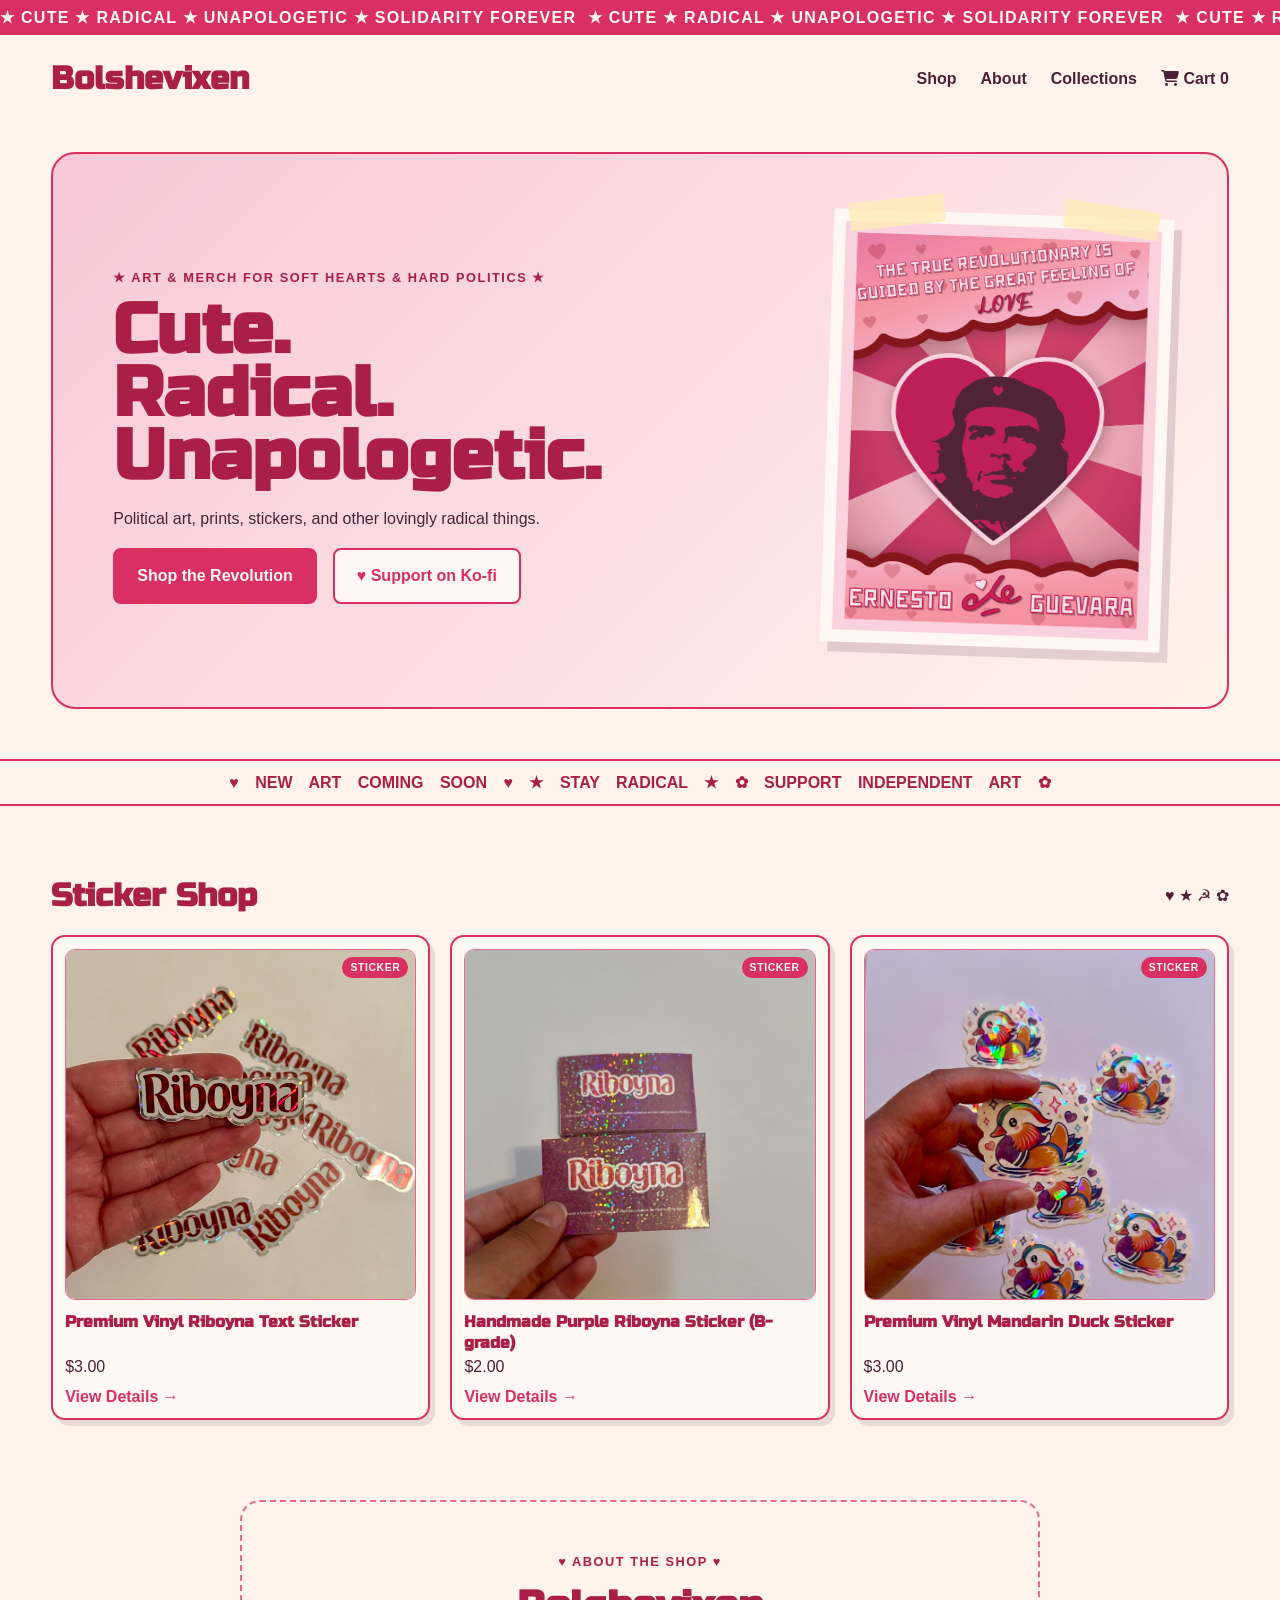
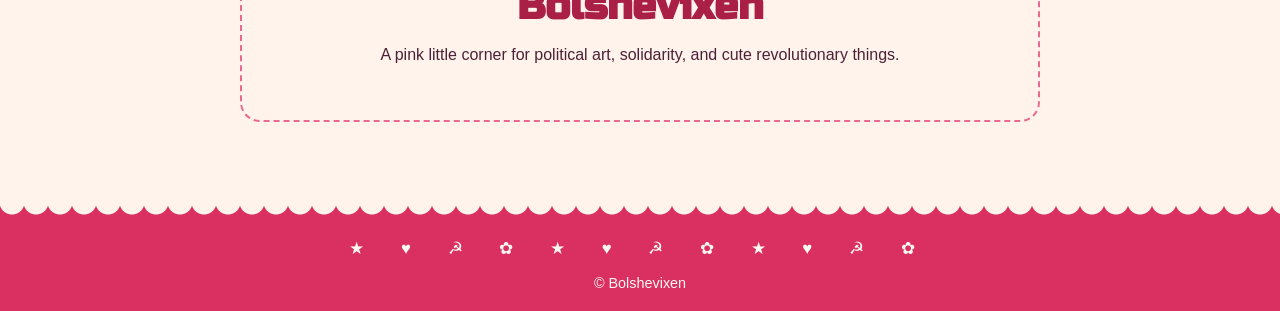
==== commit 9cfb7c19: "Add cart link to navigation in index.html" ====
--- a/index.html
+++ b/index.html
@@ -48,6 +48,11 @@
             <a href="#shop">Shop</a>
             <a href="#about">About</a>
             <a href="#collections">Collections</a>
+             <a href="cart.html" class="cart-link">
+      <i class="fa-solid fa-cart-shopping"></i>
+      <span>Cart</span>
+      <span id="cart-count">0</span>
+    </a>
         </nav>
     </header>
 
